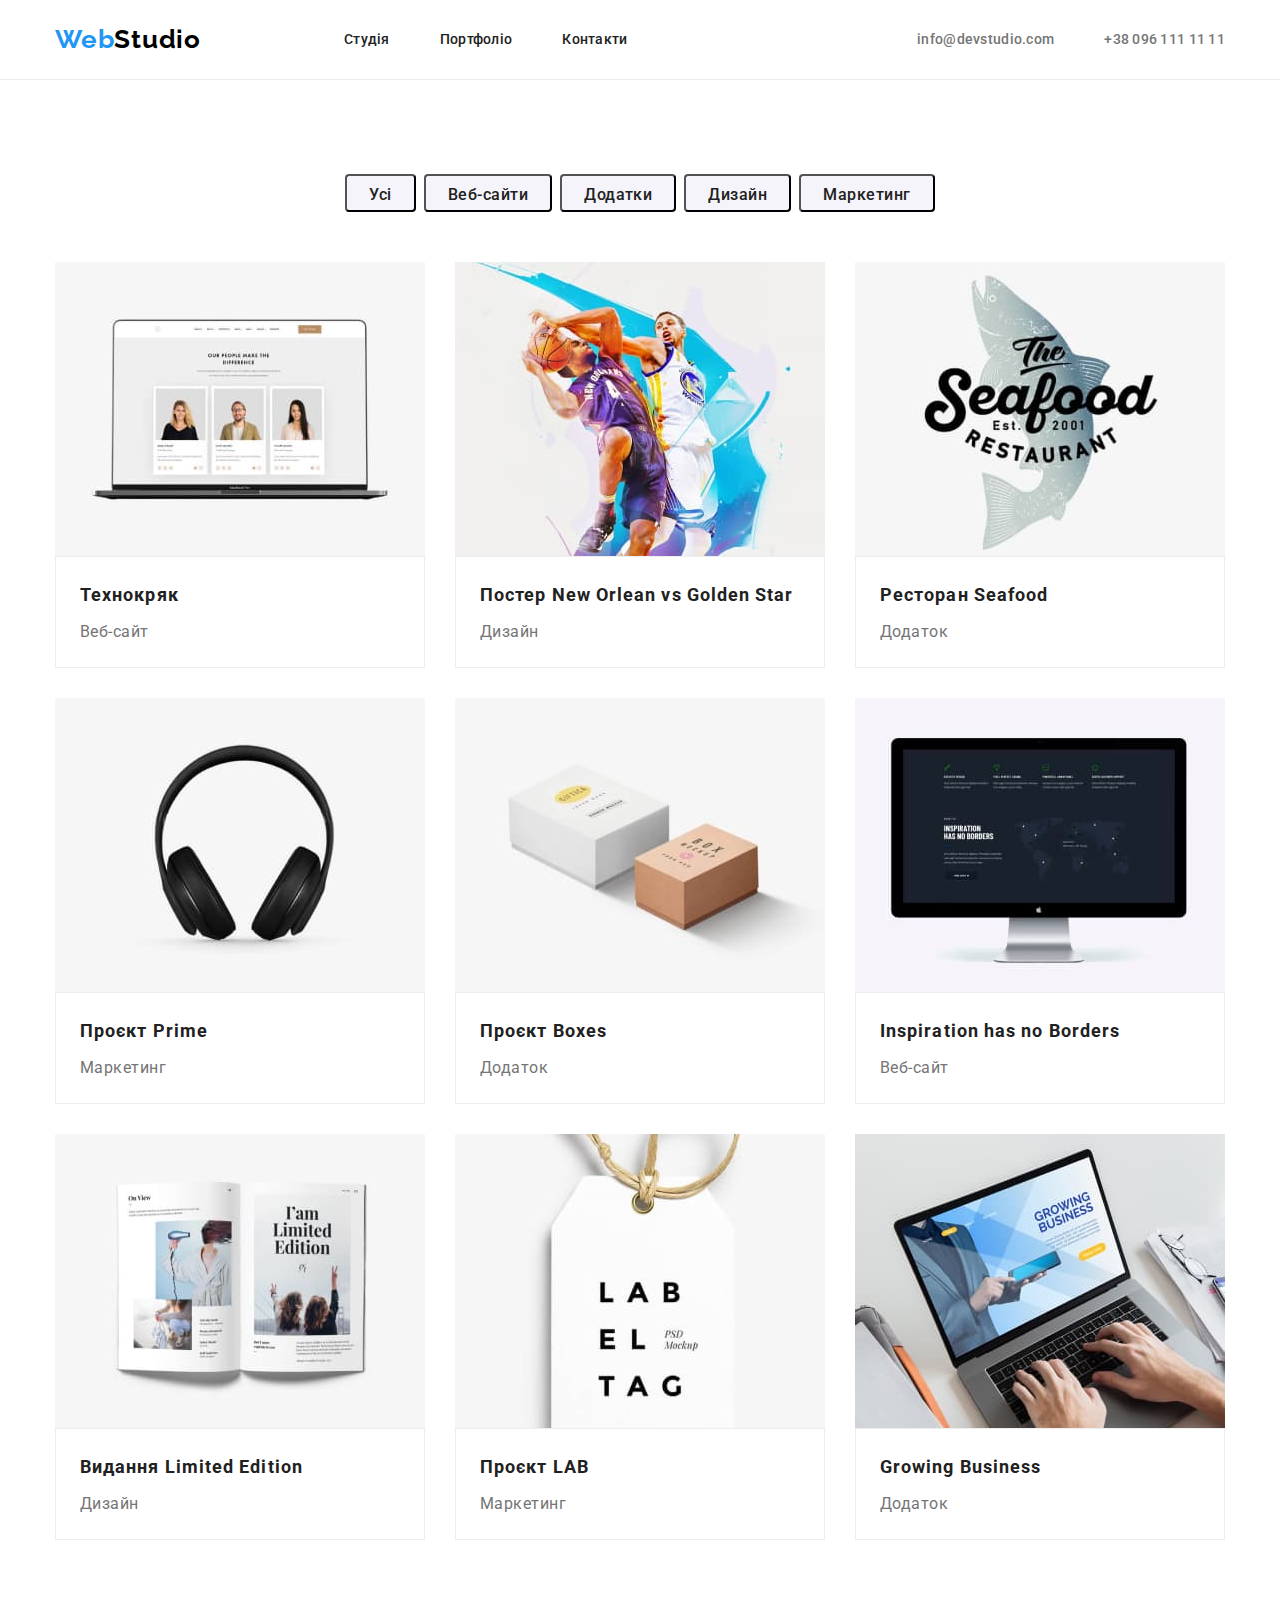
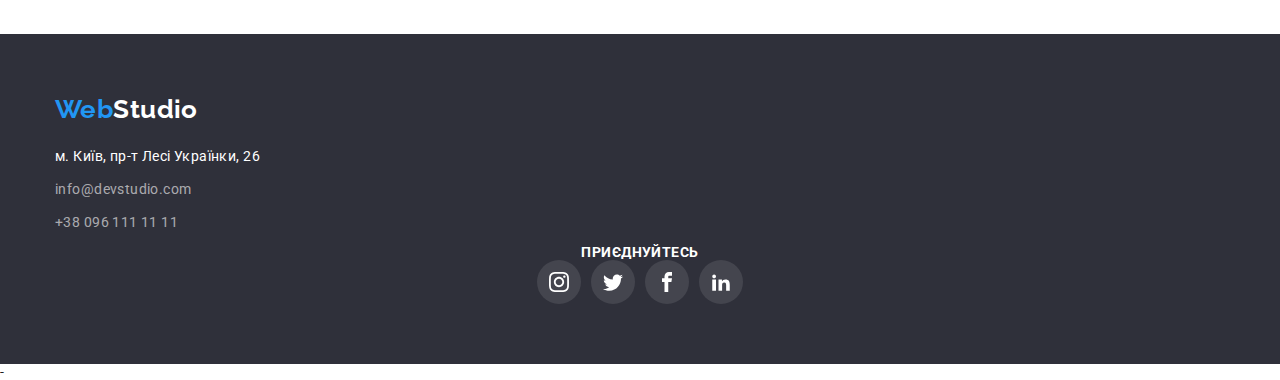
==== portfolio.html @ 0ea30027 "hw4" ====
<!DOCTYPE html>
<html lang="uk" lang="en">
  <head>
    <meta charset="UTF-8" />
    <meta name="viewport" content="width=device-width, initial-scale=1.0" />
    <title>WebStudio</title>
    <link href="https://fonts.googleapis.com/css2?family=Raleway:wght@700&family=Roboto:wght@400;500;700;900&display=swap" rel="stylesheet">
    <link rel="stylesheet" href="https://cdn.jsdelivr.net/npm/modern-normalize@1.1.0/modern-normalize.min.css">
    <link rel="stylesheet" href="css/styles.css" />
  </head>
  <body>
    <!--header-->
   <header class="header-top">
      <div class="container page-header-container">
      <nav class="page-header-container">
        <a class="logo" href="./index.html">Web<span class="logo-dark">Studio</span></a>
        <ul class="page-header-container">
          <li><a class="header-list-link" href="./index.html">Студія</a></li>
          <li><a class="header-list-link" href="./portfolio.html">Портфоліо</a></li>
          <li><a class="header-list-link" href="#">Контакти</a></li>
        </ul>
      </nav>
      <ul class="page-header-container">
        <li>
          <a class="header-list-link-contact" href="mailto:info@devstudio.com" lang="en">info@devstudio.com</a>
        </li>
        <li><a class="header-list-link-contact" href="tel:+380961111111">+38 096 111 11 11</a></li>
      </ul>
      </div>
    </header>
    <!--main-portfolio-->
    <main>
    <section class="portfolio-main-fon">
      <div class="container">
      <h1 class="visually-hidden">Портфоліо</h1>
      <ul class="portfolio-main-button">
        <li>
          <button class="portfolio-button" type="button">Усі</button>
        </li>
        <li>
          <button class="portfolio-button" type="button">Веб-сайти</button>
        </li>
        <li>
          <button class="portfolio-button" type="button">Додатки</button>
        </li>
        <li>
          <button class="portfolio-button" type="button">Дизайн</button>
        </li>
        <li>
          <button class="portfolio-button" type="button">Маркетинг</button>
        </li>
      </ul>
      <ul class="portfolio-display">
        <li class="main-portfolio-foto">
          <img src=./images/img5.jpg alt="Технокряк" width="370" height="294"/>
          <div class="portfolio-main-text">
          <h2 class="main-portfolio-title">Технокряк</h2>
          <p class="main-portfolio">Веб-сайт</p>
          </div>
        </li>
        <li class="main-portfolio-foto">
          <a>
            <img src=./images/img6.jpg alt="Постер Новий Орлеан та Золота зірка" width="370" height="294"/>
            <div class="portfolio-main-text">
            <h2 class="main-portfolio-title">Постер New Orlean vs Golden Star</h2>
            <p class="main-portfolio">Дизайн</p>
            </div>
          </a>
        </li>
        <li class="main-portfolio-foto">
          <a>
            <img src=./images/img7.jpg alt="Ресторан морська їжа" width="370" height="294"/>
            <div class="portfolio-main-text">
            <h2 class="main-portfolio-title">Ресторан Seafood</h2>
            <p class="main-portfolio">Додаток</p>
            </div>
          </a>
        </li>
        <li class="main-portfolio-foto">
          <a>
            <img src=./images/img8.jpg alt="Проєкт прем'єра" width="370" height="294"/>
            <div class="portfolio-main-text">
            <h2 class="main-portfolio-title">Проєкт Prime</h2>
            <p class="main-portfolio">Маркетинг</p>
            </div>
          </a>  
        <li class="main-portfolio-foto">
          <a>
            <img src=./images/img9.jpg alt="Проєкт Коробки" width="370" height="294"/>
            <div class="portfolio-main-text">
            <h2 class="main-portfolio-title">Проєкт Boxes</h2>
            <p class="main-portfolio">Додаток</p>
            </div>
          </a>
        </li>
        <li class="main-portfolio-foto">
          <a>
            <img src=./images/img10.jpg alt="Натхнення не має кордонів" width="370" height="294"/>
            <div class="portfolio-main-text">
            <h2 class="main-portfolio-title">Inspiration has no Borders</h2>
            <p class="main-portfolio">Веб-сайт</p>
            </div>
          </a>
        </li>
        <li class="main-portfolio-foto">
          <a>
            <img src=./images/img11.jpg alt="Видання Обмежене видання" width="370" height="294"/>
            <div class="portfolio-main-text">
            <h2 class="main-portfolio-title">Видання Limited Edition</h2>
            <p class="main-portfolio">Дизайн</p>
            </div>
          </a>
        </li>
        <li class="main-portfolio-foto">
          <a>
            <img src=./images/img12.jpg alt="Проєкт LAB" width="370" height="294"/>
            <div class="portfolio-main-text">
            <h2 class="main-portfolio-title">Проєкт LAB</h2>
            <p class="main-portfolio">Маркетинг</p>
            </div>
          </a>
        </li>
        <li class="main-portfolio-foto"> 
          <a>
            <img src=./images/img13.jpg alt="Зростаючий бізнес" width="370" height="294"/>
            <div class="portfolio-main-text">
            <h2 class="main-portfolio-title">Growing Business</h2>
            <p class="main-portfolio">Додаток</p>
            </div>
          </a>  
        </li>
      </ul>
      </div>
    </section>
  </main>
   <!--footer-->
   <footer class="footer-item">
    <div class="container">
      <div>
    <a class="logo-footer" href="/">Web<span class="logo-light">Studio</span></a>
    <address class="footer-style">
      <ul class="footer-cont-m">
        <li class="footer-cont-display">
          <a class="footer-address"
            href="https://gl/maps/CPtrU1FHBa2aNyZL9"
            target="_blank"
            rel="noopener noopener nofollow"
            >м. Київ, пр-т Лесі Українки, 26</a>
        </li>
        <li class="footer-cont-display">
          <a class="footer-contacts"
          href="mailto:info@devstudio.com" lang="en">info@devstudio.com</a>
        </li>
        <li class="footer-cont-display"><a class="footer-contacts"
          href="tel:+380961111111">+38 096 111 11 11</a></li>
      </ul>
    </address>
  </div>
<div class="footer-social">
  <h3 class="footer-social-title">приєднуйтесь</h3>
  <ul class="footer-social-list">
    <li class="footer-social-list-item">
      <a href="" class="footer-social-list-link">
        <svg land="en" aria-label="instagram icon" class="footer-social-list-icon">
          <use href="./images/sprite.svg#icon-instagram"></use>
        </svg>
      </a>
    </li>
    <li class="footer-social-list-item">
      <a href="" class="footer-social-list-link">
        <svg land="en" aria-label="twitter icon" class="footer-social-list-icon">
          <use href="./images/sprite.svg#icon-twitter"></use>
        </svg>
      </a>
    </li>
    <li class="footer-social-list-item">
      <a href="" class="footer-social-list-link">
        <svg land="en" aria-label="facebook icon" class="footer-social-list-icon">
          <use href="./images/sprite.svg#icon-facebook"></use>
        </svg>
      </a>
    </li>
    <li class="footer-social-list-item">
      <a href="" class="footer-social-list-link">
        <svg land="en" aria-label="linkedin icon" class="footer-social-list-icon">
          <use href="./images/sprite.svg#icon-linkedin"></use>
        </svg>
      </a>
    </li>
  </ul>
    </div>
  </footer>-
</body>
</html>
---- css/styles.css ----
:root{
    --accent-color:#2196F3;
    --primary-text-color:#212121;
    --secondary-text-color:#757575;
    --title-background-color:#2F303A;
    --title-item:#FFFFFF;
    --body-color:#ffffff;
    --portfolio-header:#FFFFFF;
    --logo-dark-header:#000000;
    --header-list-link-contact:#757575;
    --portfolio-button-bc:#F5F4FA;
    --button:#FFFFFF;
    --button-hf:#188CE8;
    --portfolio-button-hf:#FFFFFF;
    --main-team:#F5F4FA;
    --main-team-foto:#FFFFFF;
    --logo-light:#FFFFFF;
    --footer-address:#FFFFFF;
    --footer-contacts:#FFFFFF99;
    --main-portfolio-foto-border:#EEEEEE;
    --portfolio-main-fon:#F5F5F5;
    --footer-social-title:#FFFFFF}
ul,ol {
    list-style: none;
    margin-top: 0;
    margin-bottom: 0;
    padding-left: 0;}
img {
    display: block;}
h1,h2,h3,p{
    margin-top: 0;
    margin-bottom: 0;}    
button {cursor: pointer;
    font-family: 'Roboto', sans-serif;
    font-style: normal;
    font-weight: 700;
    font-size: 16px;
    line-height: 1.88;
    letter-spacing: 0.06em;}  
body{
    font-family: 'Roboto', sans-serif;
    font-size: 14px;
    letter-spacing: 0.03em;
    background-color:var(--body-color);
    color:var(--primary-text-color);}
.portfolio-body {
    background-color:var(--body-color);}
/*header*/
.header-top {
    padding-top: 24px;
    padding-bottom: 24px;
    border-bottom: 1px solid #ECECEC;;}
.container {
    width: 1200px;
    margin-left: auto;
    margin-right: auto;
    padding-left: 15px;
    padding-right: 15px;}
.page-header-container {
    display: flex;
    flex-wrap: wrap;
    align-items: center;
    justify-content: space-between;
    column-gap: 50px;}
.logo {
    text-decoration: none;
    color:var(--accent-color);
    font-family: 'Raleway', sans-serif;
    font-weight: 700;
    font-size: 26px;
    line-height: 1.19;
    letter-spacing: 0.03em;
    margin-right: 93px;}
.logo-dark {
    color:var(--logo-dark-header);}
.header-list-link {
    font-family: 'Roboto', sans-serif;
    font-style: normal;
    font-weight: 500;
    font-size: 14px;
    line-height: 1.14;
    letter-spacing: 0.02em;
    color: var(--primary-text-color);
    text-decoration : none;}
.header-list-link:hover,
.header-list-link:focus {
    color:var(--accent-color);}
.header-list-link-contact{
    font-family: 'Roboto', sans-serif;
    font-style: normal;
    font-weight: 500;
    font-size: 14px;
    line-height: 16px;
    letter-spacing: 0.02em;
    text-decoration: none;
    color:var(--header-list-link-contact);}   
.header-list-link-contact:hover,
.header-list-link-contact:focus {
    color: var(--accent-color);}
.header-contact {
    fill: var(--secondary-text-color);}
.header-contact:hover,
.header-contact:focus {
    fill: var(--accent-color);}            
.portfolio-header {
    background-color: var(--portfolio-header);}
/*main*/
.title { 
    padding-top: 200px; 
    padding-bottom: 200px;
    text-align: center;
    background-image:linear-gradient(rgba(47, 48, 58, 0.4), rgba(47, 48, 58, 0.4)), url(/images/Img.jpg);
    background-size: cover;
    background-color: var(--title-background-color);}
.title-item {
    margin-bottom: 30px; 
    margin-left: auto ;
    margin-right: auto;
    max-width: 696px ;
    font-weight: 900;
    font-size: 44px;
    line-height: 1.36;
    letter-spacing: 0.06em;
    text-transform: uppercase;
    color: var(--title-item);}
.button {
    display: inline-block;
    min-width: 216px;
    border-radius: 4px;
    background-color: var(--accent-color);
    color: var(--button);
    line-height: 1.88;
    letter-spacing: 0.06em;
    width: 216px;
    height: 50px;
    display: flex;
    align-items: center;
    justify-content: center;
    margin-left: auto;
    margin-right: auto;}
.title-button {
    border: none;
    padding: 6px 22px;
    text-align: center;
    align-items: center;
    box-shadow: 0px 4px 4px rgba(0, 0, 0, 0.15);}
.button:hover,
.button:focus {
    background-color: var(--button-hf);}
.main-description-box {
    padding-top: 94px;}
.visually-hidden {
    position: absolute;
    white-space: nowrap;
    width: 1px;
    height: 1px;
    overflow: hidden;
    border: 0;
    padding: 0;
    clip: rect(0 0 0 0);
    clip-path: inset(50%);
    margin: -1px;}
.card-list {
    display: flex;
    column-gap: 30px;} 
.card-list-item {
    display: flex;
    justify-content: center;
    align-items: center;
    width: 270px;
    height: 120px;
    background-color: #F5F4FA;
    margin-bottom: 30px;}    
.card-list-icon {
    height: 70px;
    width: 70px;}        
.main-description {
    display: flex;
    gap: 30px;}
.main-job-description { 
    width: 270px;}
.main-title {
    margin-bottom: 10px;
    text-transform: uppercase;
    font-style: Bold;
    font-size: 14px;
    line-height: 1.14;
    letter-spacing: 0.03em;
    color: var(--primary-text-color);}
.main-list {
    font-style: normal;
    font-size: 14px;
    line-height: 1.71;
    letter-spacing: 0.03em;
    color: var(--secondary-text-color);
    margin-bottom: 90px;}
.main-images-box {
    display: block;
    max-width: 100%;
    height: auto;
    padding-bottom: 94px;}
.main-title-icon {
    font-style: normal;
    font-weight: 700;
    text-align: center;
    font-size: 36px;
    line-height: 1.17;
    letter-spacing: 0.03em;
    color: var(--primary-text-color);
    margin-bottom: 50px;}
.main-list-command {
    font-style: normal;
    font-size: 14px;
    line-height: 1.71;
    letter-spacing: 0.03em;
    text-align: center;
    color: var(--secondary-text-color);
    margin-bottom: 16px;}
.main-images {
    display: flex;
    flex-wrap: wrap;
    gap: 30px;}
.main-team {
    background-color: var(--main-team);
    padding-bottom: 94px;
    padding-top: 94px;}
.main-group-icon {
    display: flex;
    flex-wrap: wrap;
    gap: 30px;}
.main-team-foto {
    background-color: var(--main-team-foto);
    box-shadow: 0px 1px 3px rgba(0, 0, 0, 0.12), 0px 1px 1px rgba(0, 0, 0, 0.14), 0px 2px 1px rgba(0, 0, 0, 0.2);
    border-radius: 0px 0px 4px 4px;}
.main-group-text {
    margin-top: 30px;}
.main-group-name {
    margin-bottom: 10px;
    text-align: center;}
.social-list {
    display: flex;
    justify-content: center;
    column-gap: 10px;} 
.social-list-link {
    display: flex;
    align-items: center;
    justify-content: center;
    width: 44px;
    height: 44px;
    border-radius: 50%;
    margin-bottom: 30px;}
.social-list-link:hover,
.social-list-link:focus {
    background-color:var(--accent-color);}    
.social-list-icon {
    width: 20px;
    height: 20px;
    fill:#AFB1B8;}
.social-list-link:hover .social-list-icon,
.social-list-link:focus .social-list-icon {
    fill: #FFFFFF;} 
.main-customers {
    padding-bottom: 94px;
    padding-top: 94px;} 
.customers-list {
    display: flex;
    justify-content: center;
    column-gap: 30px;}
.customers-list-item {
    width: 170px;
    height: 92px;
    left: 415px;
    top: 2490px;
    border: 1px solid #AFB1B8;
    border-radius: 4px;
    display: flex;
    justify-content: center;
    align-items: center;}    
.customers-list-icon:hover,
.customers-list-icon:focus {
    fill: var(--accent-color);}       
.customers-list-icon {
    width: 106px;
    height: 60px;
    fill: #AFB1B8;}              
/*main-portfolio*/
.portfolio-main-fon {
    padding-top: 94px;
    padding-bottom: 94px;}
.portfolio-main-button {
    display: flex;
    flex-wrap: wrap;
    gap: 8px;
    justify-content: center;
    margin-bottom: 50px;}
.portfolio-button {
    font-family: 'Roboto', sans-serif;
    font-style: normal;
    font-weight: 500;
    font-size: 16px;
    line-height: 1.63;
    text-align: center;
    letter-spacing: 0.03em;
    color:var(--primary-text-color);
    background-color:var(--portfolio-button-bc);
    cursor: pointer;
    border-radius: 4px;
    height: 38px;
    padding: 6px 22px;}
.portfolio-button:hover,
.portfolio-button:focus {
    background-color: var(--accent-color);
    color: var(--portfolio-button-hf);
    box-shadow: 0px 3px 1px rgba(0, 0, 0, 0.1),
        0px 1px 2px rgba(0, 0, 0, 0.08),
        0px 2px 2px rgba(0, 0, 0, 0.12);}
.portfolio-display {
    display: flex;
    flex-wrap: wrap;
    gap: 30px;}
.main-portfolio-foto {
    width: 370px;}
.main-portfolio-foto:hover,
.main-portfolio-foto:focus {
    box-shadow: 0px 1px 1px rgba(0, 0, 0, 0.12), 0px 4px 4px rgba(0, 0, 0, 0.06), 1px 4px 6px rgba(0, 0, 0, 0.16);}
.portfolio-main-text {
    padding: 20px 24px;
    border: 1px solid var(--main-portfolio-foto-border);}
.main-portfolio-title {
    font-style: normal;
    font-size: 18px;
    line-height: 2;
    letter-spacing: 0.06em;
    color: var(--primary-text-color);
    margin-bottom: 4px;}
.main-portfolio { 
    color:var(--secondary-text-color);
    font-style: normal;
    font-size: 16px;
    line-height: 1.88;
    letter-spacing: 0.03em;}
/*footer*/
.footer-item {
    background-color: #2F303A;
    padding-top: 60px;
    padding-bottom: 60px;}
.logo-footer {
    text-decoration: none;
    color: var(--accent-color);
    font-family: 'Raleway', sans-serif;
    font-style: normal;
    font-weight: 700;
    font-size: 26px;
    line-height: 1.19;}  
.logo-light {
    color: var(--logo-light);}
.footer-style {
    font-style: normal;}
.footer-cont-display {
    display: flex;
    flex-direction: column;
    margin-bottom: 9px;}
.footer-address {
    text-decoration: none;
    color: var(--footer-address);
    font-style: normal;
    font-size: 14px;
    line-height: 1.71;
    letter-spacing: 0.03em;
    margin-top: 20px;}
.footer-address:hover,
.footer-address:focus {
    color:var(--accent-color);} 
.footer-contacts {
    text-decoration: none;
    color: var(--footer-contacts);
    font-style: normal;
    font-size: 14px;
    line-height: 1.71;
    letter-spacing: 0.03em;} 
.footer-contacts:hover,
.footer-contacts:focus {
    color:var(--accent-color);}
.footer-social {
    display: flex;
    flex-direction: column;
    align-items:center;}    
.footer-social-title {
    font-weight: 700;
    font-size: 14px;
    line-height: 16px;
    letter-spacing: 0.03em;
    text-transform: uppercase;
    color:var(--footer-social-title);}    
.footer-social-list {
    display: flex;
    justify-content: center;
    column-gap: 10px;} 
.footer-social-list-link {
    display: flex;
    align-items: center;
    justify-content: center;
    width: 44px;
    height: 44px;
    border-radius: 50%;
    background: rgba(255, 255, 255, 0.1);}
.footer-social-list-link:hover,
.footer-social-list-link:focus {
    background-color:var(--accent-color);}    
.footer-social-list-icon {
    width: 20px;
    height: 20px;
    fill: #FFFFFF;}
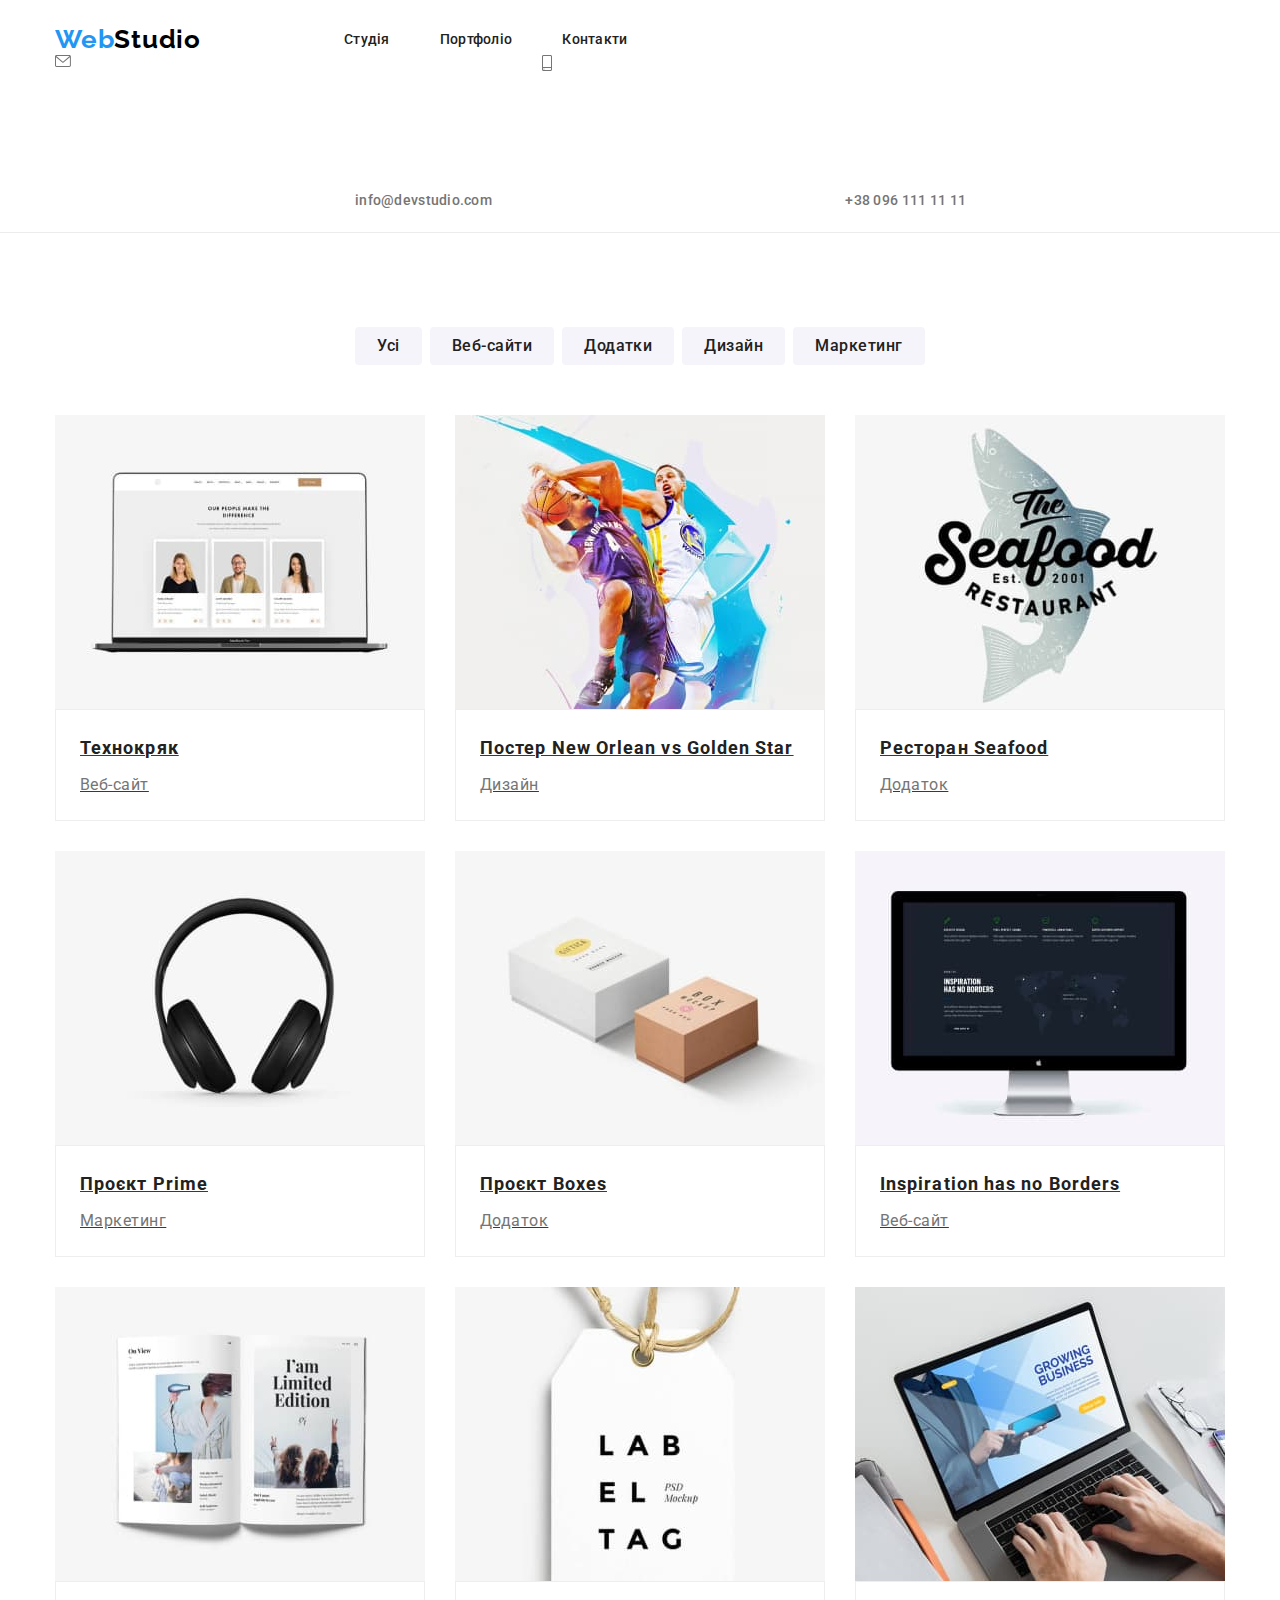
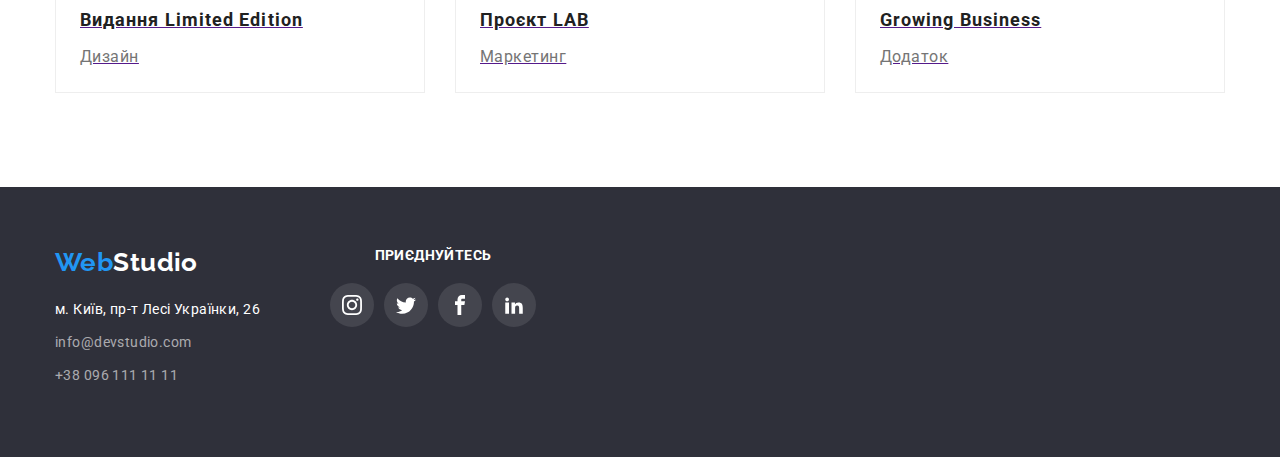
==== commit f5752d69: "hw4перевірка" ====
--- a/portfolio.html
+++ b/portfolio.html
@@ -20,11 +20,15 @@
           <li><a class="header-list-link" href="#">Контакти</a></li>
         </ul>
       </nav>
-      <ul class="page-header-container">
-        <li>
-          <a class="header-list-link-contact" href="mailto:info@devstudio.com" lang="en">info@devstudio.com</a>
-        </li>
-        <li><a class="header-list-link-contact" href="tel:+380961111111">+38 096 111 11 11</a></li>
+      <ul class="page-header-container header-container">
+        <li>
+          <a class="header-list-link-contact" href="mailto:info@devstudio.com" lang="en"><svg class="header-contact">
+            <use href="./images/sprite.svg#icon-envelope" width="16px" height="12px"></use>
+          </svg>info@devstudio.com</a>
+        </li>
+        <li><a class="header-list-link-contact" href="tel:+380961111111"><svg class="header-contact">
+          <use href="./images/sprite.svg#icon-smartphone" width="10px" height="16px"></use>
+        </svg> +38 096 111 11 11</a></li>
       </ul>
       </div>
     </header>
@@ -52,14 +56,16 @@
       </ul>
       <ul class="portfolio-display">
         <li class="main-portfolio-foto">
-          <img src=./images/img5.jpg alt="Технокряк" width="370" height="294"/>
-          <div class="portfolio-main-text">
-          <h2 class="main-portfolio-title">Технокряк</h2>
+          <a href="" class="portfolio-link">
+            <img src=./images/img5.jpg alt="Технокряк" width="370" height="294"/>
+            <div class="portfolio-main-text">
+            <h2 class="main-portfolio-title">Технокряк</h2>
           <p class="main-portfolio">Веб-сайт</p>
           </div>
-        </li>
-        <li class="main-portfolio-foto">
-          <a>
+        </a>
+        </li>
+        <li class="main-portfolio-foto">
+          <a href="" class="portfolio-link">
             <img src=./images/img6.jpg alt="Постер Новий Орлеан та Золота зірка" width="370" height="294"/>
             <div class="portfolio-main-text">
             <h2 class="main-portfolio-title">Постер New Orlean vs Golden Star</h2>
@@ -68,7 +74,7 @@
           </a>
         </li>
         <li class="main-portfolio-foto">
-          <a>
+          <a href="" class="portfolio-link">
             <img src=./images/img7.jpg alt="Ресторан морська їжа" width="370" height="294"/>
             <div class="portfolio-main-text">
             <h2 class="main-portfolio-title">Ресторан Seafood</h2>
@@ -77,7 +83,7 @@
           </a>
         </li>
         <li class="main-portfolio-foto">
-          <a>
+          <a href="" class="portfolio-link">
             <img src=./images/img8.jpg alt="Проєкт прем'єра" width="370" height="294"/>
             <div class="portfolio-main-text">
             <h2 class="main-portfolio-title">Проєкт Prime</h2>
@@ -85,7 +91,7 @@
             </div>
           </a>  
         <li class="main-portfolio-foto">
-          <a>
+          <a href="" class="portfolio-link">
             <img src=./images/img9.jpg alt="Проєкт Коробки" width="370" height="294"/>
             <div class="portfolio-main-text">
             <h2 class="main-portfolio-title">Проєкт Boxes</h2>
@@ -94,7 +100,7 @@
           </a>
         </li>
         <li class="main-portfolio-foto">
-          <a>
+          <a href="" class="portfolio-link">
             <img src=./images/img10.jpg alt="Натхнення не має кордонів" width="370" height="294"/>
             <div class="portfolio-main-text">
             <h2 class="main-portfolio-title">Inspiration has no Borders</h2>
@@ -103,7 +109,7 @@
           </a>
         </li>
         <li class="main-portfolio-foto">
-          <a>
+          <a href="" class="portfolio-link">
             <img src=./images/img11.jpg alt="Видання Обмежене видання" width="370" height="294"/>
             <div class="portfolio-main-text">
             <h2 class="main-portfolio-title">Видання Limited Edition</h2>
@@ -112,7 +118,7 @@
           </a>
         </li>
         <li class="main-portfolio-foto">
-          <a>
+          <a href="" class="portfolio-link">
             <img src=./images/img12.jpg alt="Проєкт LAB" width="370" height="294"/>
             <div class="portfolio-main-text">
             <h2 class="main-portfolio-title">Проєкт LAB</h2>
@@ -121,7 +127,7 @@
           </a>
         </li>
         <li class="main-portfolio-foto"> 
-          <a>
+          <a href="" class="portfolio-link">
             <img src=./images/img13.jpg alt="Зростаючий бізнес" width="370" height="294"/>
             <div class="portfolio-main-text">
             <h2 class="main-portfolio-title">Growing Business</h2>
@@ -135,7 +141,7 @@
   </main>
    <!--footer-->
    <footer class="footer-item">
-    <div class="container">
+    <div class="container footerbox">
       <div>
     <a class="logo-footer" href="/">Web<span class="logo-light">Studio</span></a>
     <address class="footer-style">
@@ -157,7 +163,7 @@
     </address>
   </div>
 <div class="footer-social">
-  <h3 class="footer-social-title">приєднуйтесь</h3>
+  <p class="footer-social-title">приєднуйтесь</p>
   <ul class="footer-social-list">
     <li class="footer-social-list-item">
       <a href="" class="footer-social-list-link">
@@ -189,6 +195,6 @@
     </li>
   </ul>
     </div>
-  </footer>-
+  </footer>
 </body>
 </html>--- a/css/styles.css
+++ b/css/styles.css
@@ -19,7 +19,8 @@
     --footer-contacts:#FFFFFF99;
     --main-portfolio-foto-border:#EEEEEE;
     --portfolio-main-fon:#F5F5F5;
-    --footer-social-title:#FFFFFF}
+    --footer-social-title:#FFFFFF;
+    --social-customers:#AFB1B8;}
 ul,ol {
     list-style: none;
     margin-top: 0;
@@ -59,9 +60,9 @@
 .page-header-container {
     display: flex;
     flex-wrap: wrap;
-    align-items: center;
-    justify-content: space-between;
-    column-gap: 50px;}
+    column-gap: 50px;
+    align-items: center;
+    justify-content: space-between;}
 .logo {
     text-decoration: none;
     color:var(--accent-color);
@@ -85,6 +86,8 @@
 .header-list-link:hover,
 .header-list-link:focus {
     color:var(--accent-color);}
+.header-container {
+    display: flex;}    
 .header-list-link-contact{
     font-family: 'Roboto', sans-serif;
     font-style: normal;
@@ -109,8 +112,10 @@
     padding-top: 200px; 
     padding-bottom: 200px;
     text-align: center;
-    background-image:linear-gradient(rgba(47, 48, 58, 0.4), rgba(47, 48, 58, 0.4)), url(/images/Img.jpg);
-    background-size: cover;
+    background-image:linear-gradient(rgba(47, 48, 58, 0.4), rgba(47, 48, 58, 0.4)), url(../images/Img.jpg);
+    background-size: 1600px;
+    background-repeat: no-repeat;
+    background-position: center;
     background-color: var(--title-background-color);}
 .title-item {
     margin-bottom: 30px; 
@@ -162,15 +167,12 @@
     margin: -1px;}
 .card-list {
     display: flex;
-    column-gap: 30px;} 
-.card-list-item {
-    display: flex;
     justify-content: center;
     align-items: center;
     width: 270px;
     height: 120px;
     background-color: #F5F4FA;
-    margin-bottom: 30px;}    
+    margin-bottom: 30px;} 
 .card-list-icon {
     height: 70px;
     width: 70px;}        
@@ -233,7 +235,7 @@
     box-shadow: 0px 1px 3px rgba(0, 0, 0, 0.12), 0px 1px 1px rgba(0, 0, 0, 0.14), 0px 2px 1px rgba(0, 0, 0, 0.2);
     border-radius: 0px 0px 4px 4px;}
 .main-group-text {
-    margin-top: 30px;}
+    padding: 30px;}
 .main-group-name {
     margin-bottom: 10px;
     text-align: center;}
@@ -247,15 +249,14 @@
     justify-content: center;
     width: 44px;
     height: 44px;
-    border-radius: 50%;
-    margin-bottom: 30px;}
+    border-radius: 50%;}
 .social-list-link:hover,
 .social-list-link:focus {
     background-color:var(--accent-color);}    
 .social-list-icon {
     width: 20px;
     height: 20px;
-    fill:#AFB1B8;}
+    fill: var(--social-customers);}
 .social-list-link:hover .social-list-icon,
 .social-list-link:focus .social-list-icon {
     fill: #FFFFFF;} 
@@ -268,21 +269,26 @@
     column-gap: 30px;}
 .customers-list-item {
     width: 170px;
-    height: 92px;
-    left: 415px;
-    top: 2490px;
-    border: 1px solid #AFB1B8;
+    height: 92px;}    
+.customers-item:hover ,
+.customers-item:focus {
+    fill: var(--accent-color);
+    border-color: var(--accent-color);} 
+.customers-item { 
+    width: 100%;
+    height: 100%;
+    border: 1px solid var(--social-customers);
     border-radius: 4px;
     display: flex;
     justify-content: center;
-    align-items: center;}    
-.customers-list-icon:hover,
-.customers-list-icon:focus {
-    fill: var(--accent-color);}       
+    align-items: center;}      
 .customers-list-icon {
     width: 106px;
     height: 60px;
-    fill: #AFB1B8;}              
+    fill: var(--social-customers);}
+.customers-list-icon:hover, 
+.customers-list-icon:focus {
+    fill: var(--accent-color);}                  
 /*main-portfolio*/
 .portfolio-main-fon {
     padding-top: 94px;
@@ -305,6 +311,7 @@
     background-color:var(--portfolio-button-bc);
     cursor: pointer;
     border-radius: 4px;
+    border: none;
     height: 38px;
     padding: 6px 22px;}
 .portfolio-button:hover,
@@ -314,6 +321,8 @@
     box-shadow: 0px 3px 1px rgba(0, 0, 0, 0.1),
         0px 1px 2px rgba(0, 0, 0, 0.08),
         0px 2px 2px rgba(0, 0, 0, 0.12);}
+.portfolio-link {
+    display: block;}
 .portfolio-display {
     display: flex;
     flex-wrap: wrap;
@@ -344,6 +353,8 @@
     background-color: #2F303A;
     padding-top: 60px;
     padding-bottom: 60px;}
+.footerbox {
+    display: flex;}    
 .logo-footer {
     text-decoration: none;
     color: var(--accent-color);
@@ -384,14 +395,16 @@
 .footer-social {
     display: flex;
     flex-direction: column;
-    align-items:center;}    
+    align-items:center;
+margin-left: 70px;}    
 .footer-social-title {
     font-weight: 700;
     font-size: 14px;
     line-height: 16px;
     letter-spacing: 0.03em;
     text-transform: uppercase;
-    color:var(--footer-social-title);}    
+    color:var(--footer-social-title);
+    margin-bottom: 20px;}    
 .footer-social-list {
     display: flex;
     justify-content: center;
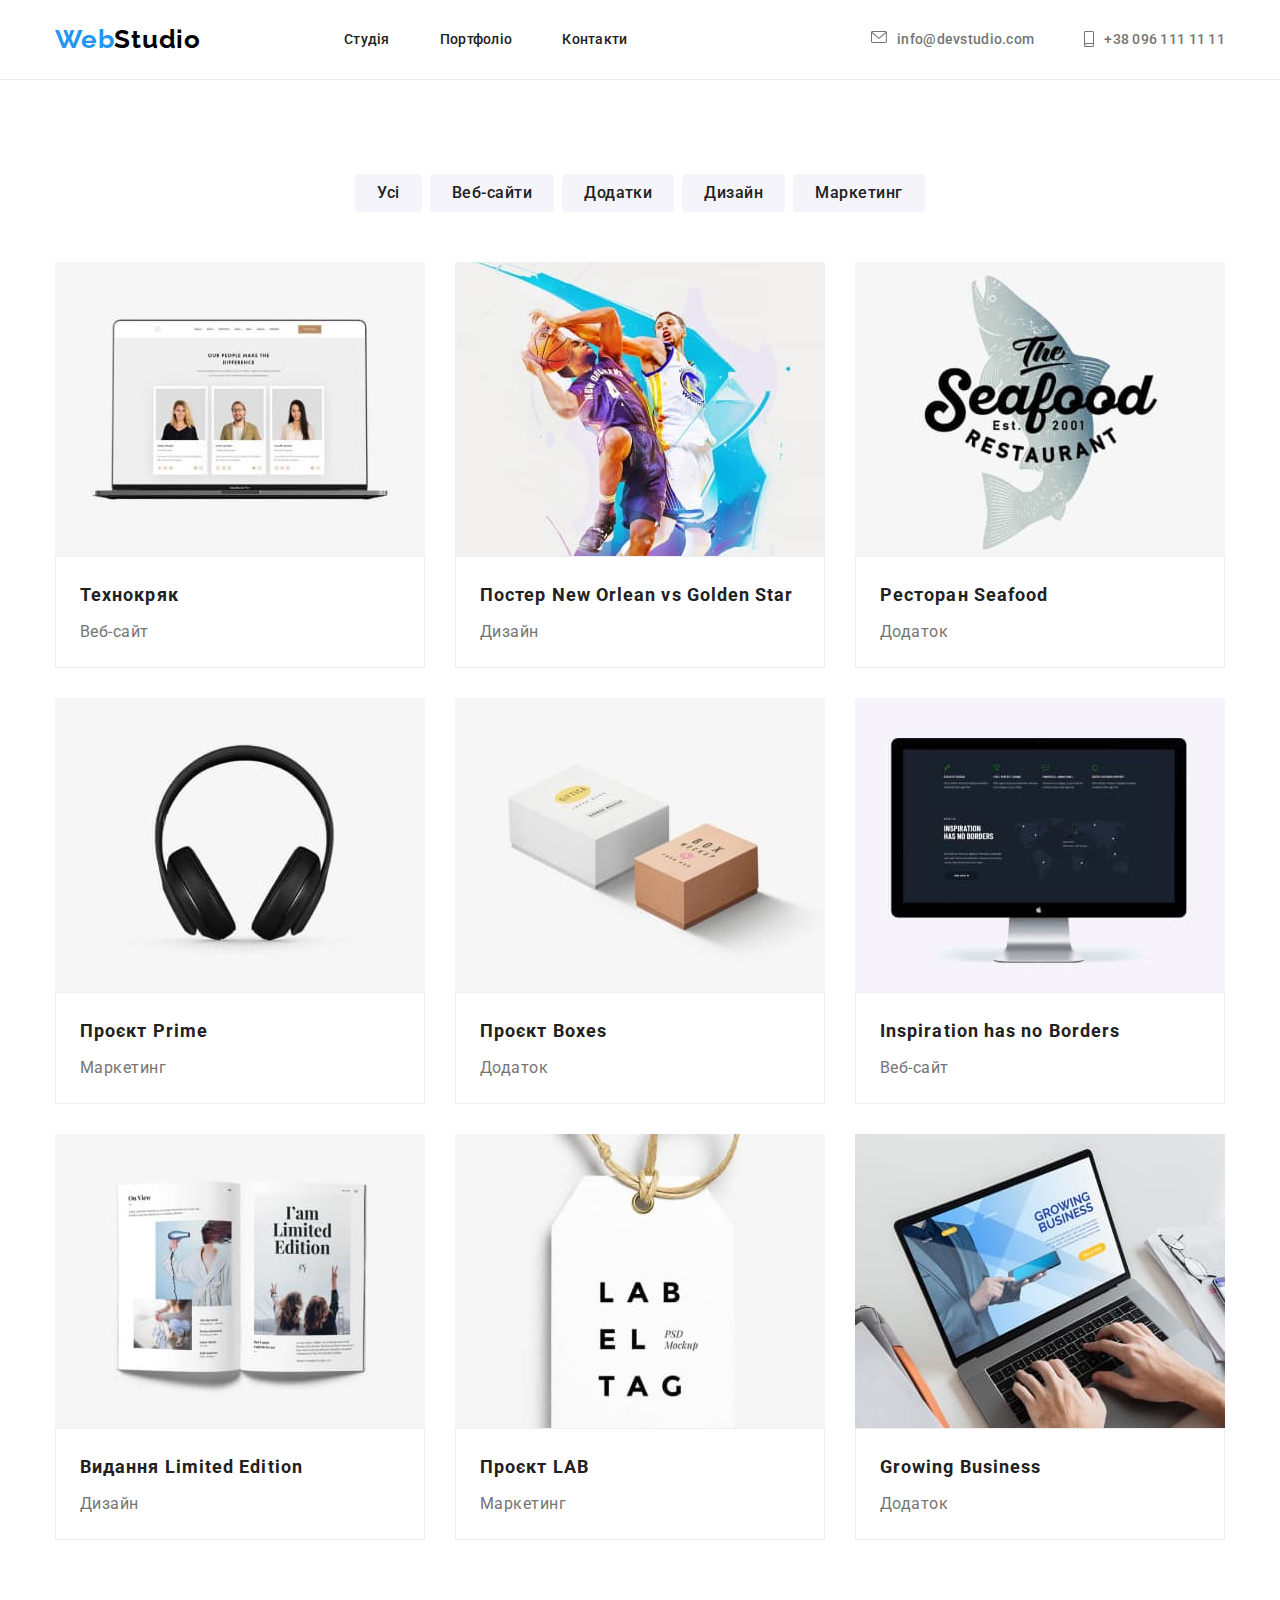
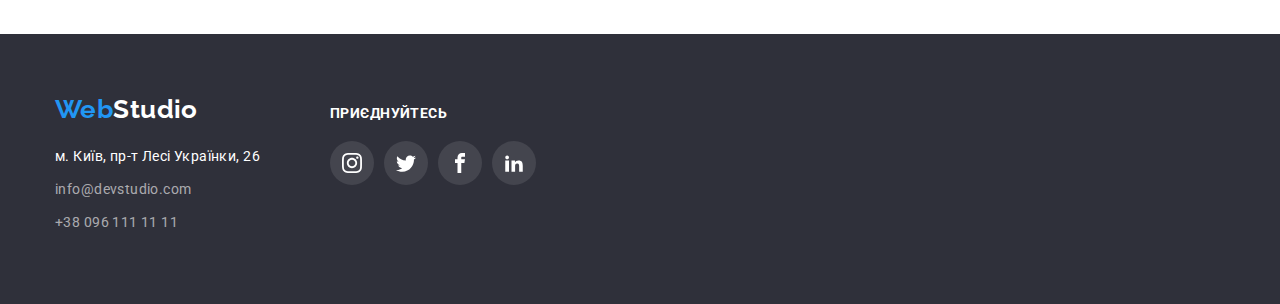
==== commit 410cb3f4: "finish" ====
--- a/portfolio.html
+++ b/portfolio.html
@@ -10,7 +10,7 @@
   </head>
   <body>
     <!--header-->
-   <header class="header-top">
+    <header class="header-top">
       <div class="container page-header-container">
       <nav class="page-header-container">
         <a class="logo" href="./index.html">Web<span class="logo-dark">Studio</span></a>
@@ -20,15 +20,19 @@
           <li><a class="header-list-link" href="#">Контакти</a></li>
         </ul>
       </nav>
-      <ul class="page-header-container header-container">
-        <li>
-          <a class="header-list-link-contact" href="mailto:info@devstudio.com" lang="en"><svg class="header-contact">
-            <use href="./images/sprite.svg#icon-envelope" width="16px" height="12px"></use>
+      <ul class="page-header-container">
+         <li>
+          <a class="header-list-link-contact" href="mailto:info@devstudio.com" lang="en"> 
+            <svg class="header-contact" width="16px" height="12px">
+            <use href="./images/sprite.svg#icon-envelope"></use>
           </svg>info@devstudio.com</a>
         </li>
-        <li><a class="header-list-link-contact" href="tel:+380961111111"><svg class="header-contact">
-          <use href="./images/sprite.svg#icon-smartphone" width="10px" height="16px"></use>
-        </svg> +38 096 111 11 11</a></li>
+        <li> 
+          <a class="header-list-link-contact" href="tel:+380961111111">
+            <svg class="header-contact" width="10px" height="16px">
+              <use href="./images/sprite.svg#icon-smartphone"></use>
+            </svg>+38 096 111 11 11</a>
+        </li>
       </ul>
       </div>
     </header>
@@ -141,7 +145,7 @@
   </main>
    <!--footer-->
    <footer class="footer-item">
-    <div class="container footerbox">
+    <div class="container footer-box">
       <div>
     <a class="logo-footer" href="/">Web<span class="logo-light">Studio</span></a>
     <address class="footer-style">
--- a/css/styles.css
+++ b/css/styles.css
@@ -85,9 +85,7 @@
     text-decoration : none;}
 .header-list-link:hover,
 .header-list-link:focus {
-    color:var(--accent-color);}
-.header-container {
-    display: flex;}    
+    color:var(--accent-color);}   
 .header-list-link-contact{
     font-family: 'Roboto', sans-serif;
     font-style: normal;
@@ -96,14 +94,16 @@
     line-height: 16px;
     letter-spacing: 0.02em;
     text-decoration: none;
-    color:var(--header-list-link-contact);}   
+    color:var(--header-list-link-contact);
+    display: flex;
+    column-gap: 10px;}   
 .header-list-link-contact:hover,
 .header-list-link-contact:focus {
     color: var(--accent-color);}
 .header-contact {
     fill: var(--secondary-text-color);}
-.header-contact:hover,
-.header-contact:focus {
+.header-list-link-contact:hover .header-contact,
+.header-list-link-contact:focus .header-contact {
     fill: var(--accent-color);}            
 .portfolio-header {
     background-color: var(--portfolio-header);}
@@ -270,25 +270,24 @@
 .customers-list-item {
     width: 170px;
     height: 92px;}    
-.customers-item:hover ,
-.customers-item:focus {
-    fill: var(--accent-color);
-    border-color: var(--accent-color);} 
-.customers-item { 
+ .customers-list-link { 
     width: 100%;
     height: 100%;
     border: 1px solid var(--social-customers);
     border-radius: 4px;
     display: flex;
     justify-content: center;
-    align-items: center;}      
+    align-items: center;} 
+.customers-list-link:hover,
+.customers-list-link:focus {
+    border-color: var(--accent-color);}     
 .customers-list-icon {
     width: 106px;
     height: 60px;
     fill: var(--social-customers);}
-.customers-list-icon:hover, 
-.customers-list-icon:focus {
-    fill: var(--accent-color);}                  
+    .customers-list-link:hover .customers-list-icon,
+    .customers-list-link:focus .customers-list-icon { 
+    fill: var(--accent-color);}                     
 /*main-portfolio*/
 .portfolio-main-fon {
     padding-top: 94px;
@@ -322,15 +321,16 @@
         0px 1px 2px rgba(0, 0, 0, 0.08),
         0px 2px 2px rgba(0, 0, 0, 0.12);}
 .portfolio-link {
-    display: block;}
+    display: block;
+    text-decoration: none;}
 .portfolio-display {
     display: flex;
     flex-wrap: wrap;
     gap: 30px;}
 .main-portfolio-foto {
     width: 370px;}
-.main-portfolio-foto:hover,
-.main-portfolio-foto:focus {
+.portfolio-link:hover,
+.portfolio-link:focus {
     box-shadow: 0px 1px 1px rgba(0, 0, 0, 0.12), 0px 4px 4px rgba(0, 0, 0, 0.06), 1px 4px 6px rgba(0, 0, 0, 0.16);}
 .portfolio-main-text {
     padding: 20px 24px;
@@ -353,8 +353,9 @@
     background-color: #2F303A;
     padding-top: 60px;
     padding-bottom: 60px;}
-.footerbox {
-    display: flex;}    
+.footer-box {
+    display: flex;
+    align-items: baseline;}    
 .logo-footer {
     text-decoration: none;
     color: var(--accent-color);
@@ -395,8 +396,7 @@
 .footer-social {
     display: flex;
     flex-direction: column;
-    align-items:center;
-margin-left: 70px;}    
+    margin-left: 70px;}    
 .footer-social-title {
     font-weight: 700;
     font-size: 14px;
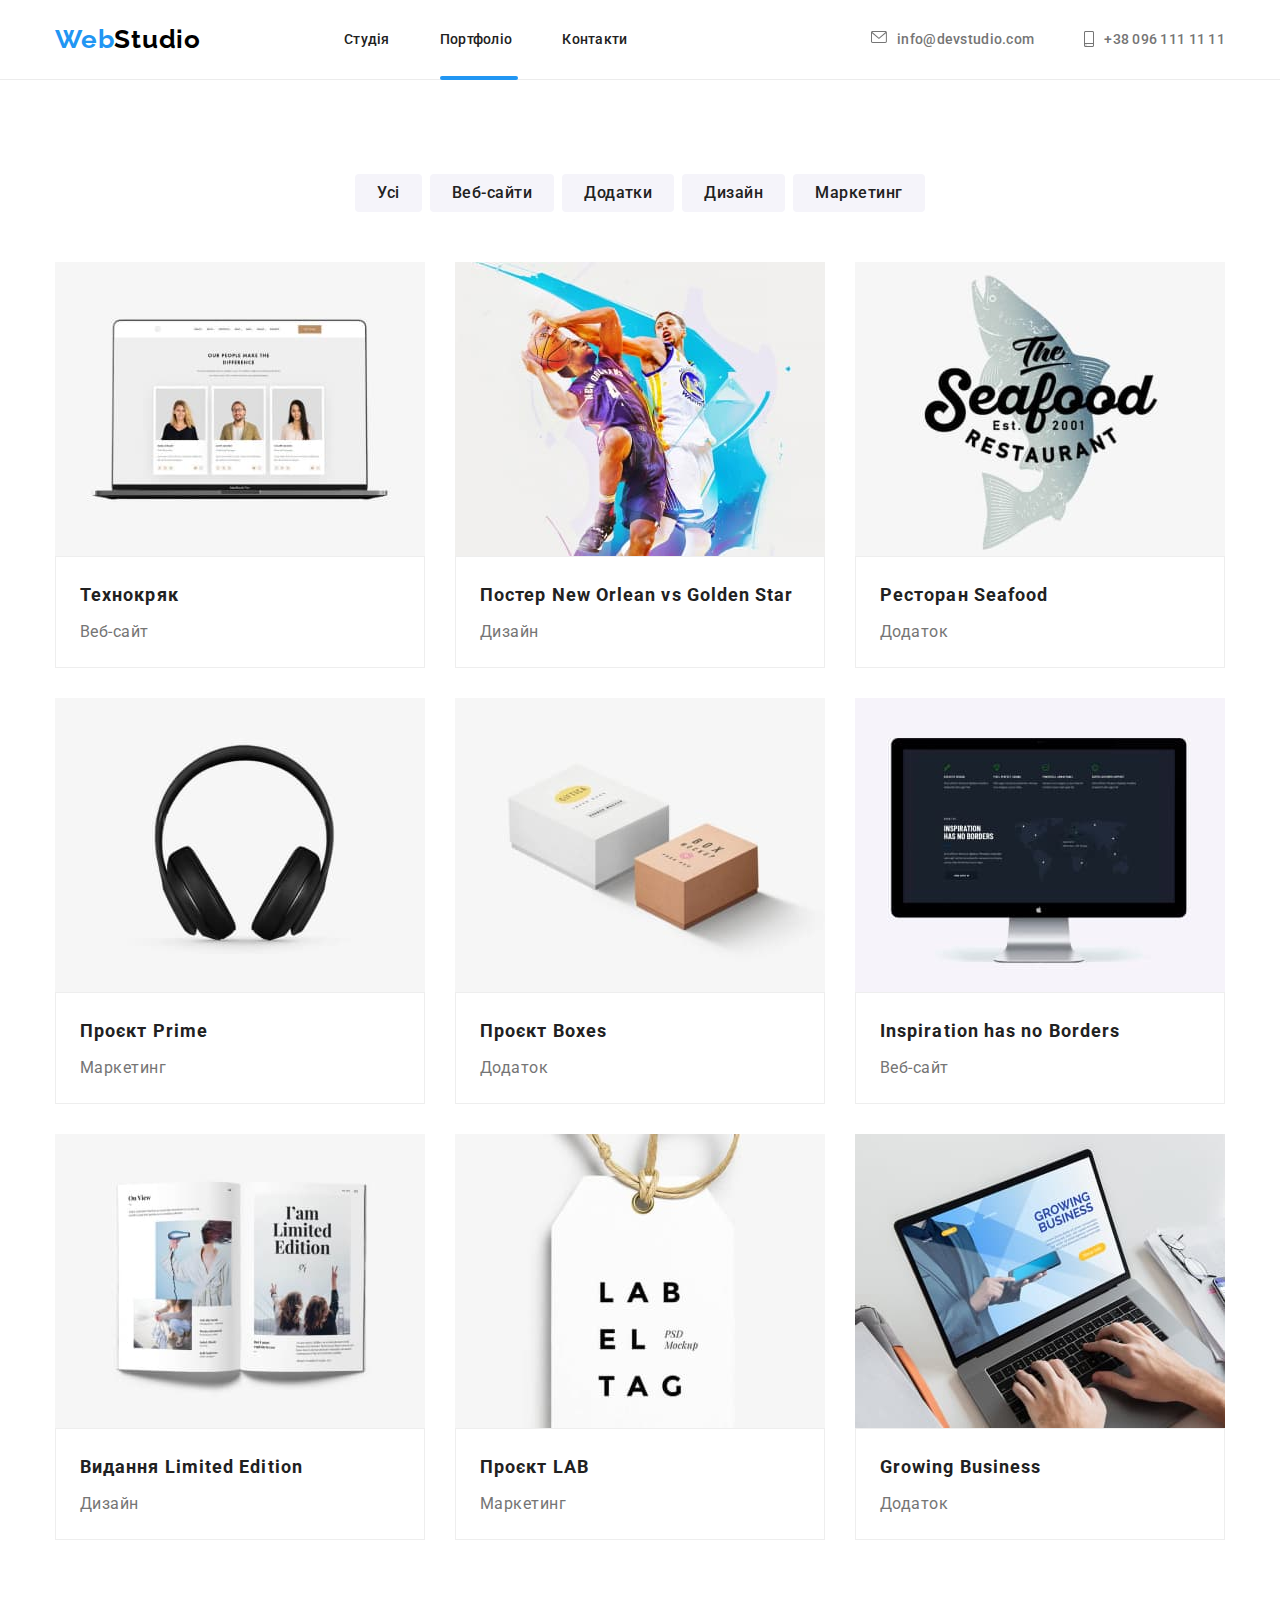
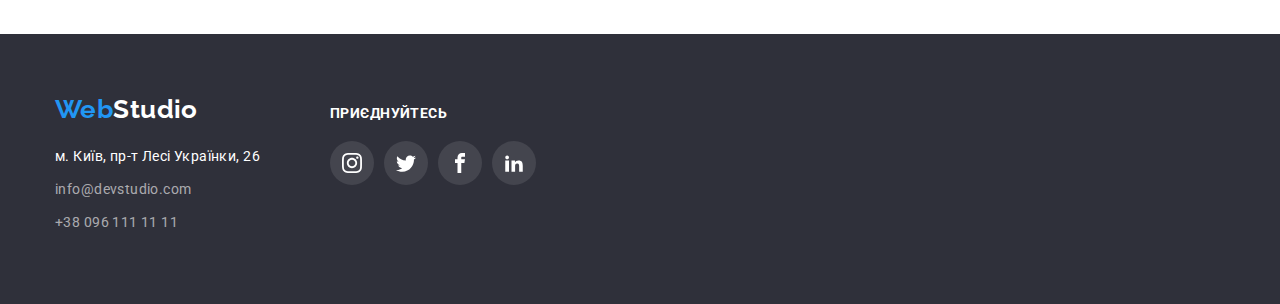
==== commit 786f3f94: "homework5" ====
--- a/portfolio.html
+++ b/portfolio.html
@@ -15,9 +15,9 @@
       <nav class="page-header-container">
         <a class="logo" href="./index.html">Web<span class="logo-dark">Studio</span></a>
         <ul class="page-header-container">
-          <li><a class="header-list-link" href="./index.html">Студія</a></li>
-          <li><a class="header-list-link" href="./portfolio.html">Портфоліо</a></li>
-          <li><a class="header-list-link" href="#">Контакти</a></li>
+          <li class="header-list-link-group"><a class="header-list-link" href="./index.html">Студія</a></li>
+          <li class="header-list-link-group"><a class="header-list-link portfolio-header-list-after" href="./portfolio.html">Портфоліо</a></li>
+          <li class="header-list-link-group"><a class="header-list-link" href="#">Контакти</a></li>
         </ul>
       </nav>
       <ul class="page-header-container">
@@ -60,8 +60,12 @@
       </ul>
       <ul class="portfolio-display">
         <li class="main-portfolio-foto">
-          <a href="" class="portfolio-link">
-            <img src=./images/img5.jpg alt="Технокряк" width="370" height="294"/>
+        <a href="" class="portfolio-link">
+            <div class="portfolio-list-wrapper">
+              <p class="portfolio-overlay">
+                Ресурс пропонує комплексні пропозиції з різним рівнем функціоналу та сервісів. Все це дозволить відвідувачу отримати вичерпні відомості про компанію чи приватну особу.</p>
+            <img class="portfolio-wrapper" src=./images/img5.jpg alt="Технокряк" width="370"  height="294"/>
+          </div>
             <div class="portfolio-main-text">
             <h2 class="main-portfolio-title">Технокряк</h2>
           <p class="main-portfolio">Веб-сайт</p>
@@ -70,7 +74,11 @@
         </li>
         <li class="main-portfolio-foto">
           <a href="" class="portfolio-link">
+            <div class="portfolio-list-wrapper">
+              <p class="portfolio-overlay">
+                Ресурс пропонує комплексні пропозиції з різним рівнем функціоналу та сервісів. Все це дозволить відвідувачу отримати вичерпні відомості про компанію чи приватну особу.</p>
             <img src=./images/img6.jpg alt="Постер Новий Орлеан та Золота зірка" width="370" height="294"/>
+            </div>
             <div class="portfolio-main-text">
             <h2 class="main-portfolio-title">Постер New Orlean vs Golden Star</h2>
             <p class="main-portfolio">Дизайн</p>
@@ -79,7 +87,11 @@
         </li>
         <li class="main-portfolio-foto">
           <a href="" class="portfolio-link">
+            <div class="portfolio-list-wrapper">
+              <p class="portfolio-overlay">
+                Ресурс пропонує комплексні пропозиції з різним рівнем функціоналу та сервісів. Все це дозволить відвідувачу отримати вичерпні відомості про компанію чи приватну особу.</p>
             <img src=./images/img7.jpg alt="Ресторан морська їжа" width="370" height="294"/>
+            </div>
             <div class="portfolio-main-text">
             <h2 class="main-portfolio-title">Ресторан Seafood</h2>
             <p class="main-portfolio">Додаток</p>
@@ -88,7 +100,11 @@
         </li>
         <li class="main-portfolio-foto">
           <a href="" class="portfolio-link">
+            <div class="portfolio-list-wrapper">
+              <p class="portfolio-overlay">
+                Ресурс пропонує комплексні пропозиції з різним рівнем функціоналу та сервісів. Все це дозволить відвідувачу отримати вичерпні відомості про компанію чи приватну особу.</p>
             <img src=./images/img8.jpg alt="Проєкт прем'єра" width="370" height="294"/>
+            </div>
             <div class="portfolio-main-text">
             <h2 class="main-portfolio-title">Проєкт Prime</h2>
             <p class="main-portfolio">Маркетинг</p>
@@ -96,7 +112,11 @@
           </a>  
         <li class="main-portfolio-foto">
           <a href="" class="portfolio-link">
+            <div class="portfolio-list-wrapper">
+              <p class="portfolio-overlay">
+                Ресурс пропонує комплексні пропозиції з різним рівнем функціоналу та сервісів. Все це дозволить відвідувачу отримати вичерпні відомості про компанію чи приватну особу.</p>
             <img src=./images/img9.jpg alt="Проєкт Коробки" width="370" height="294"/>
+            </div>
             <div class="portfolio-main-text">
             <h2 class="main-portfolio-title">Проєкт Boxes</h2>
             <p class="main-portfolio">Додаток</p>
@@ -105,7 +125,11 @@
         </li>
         <li class="main-portfolio-foto">
           <a href="" class="portfolio-link">
+             <div class="portfolio-list-wrapper">
+              <p class="portfolio-overlay">
+                Ресурс пропонує комплексні пропозиції з різним рівнем функціоналу та сервісів. Все це дозволить відвідувачу отримати вичерпні відомості про компанію чи приватну особу.</p>
             <img src=./images/img10.jpg alt="Натхнення не має кордонів" width="370" height="294"/>
+             </div>
             <div class="portfolio-main-text">
             <h2 class="main-portfolio-title">Inspiration has no Borders</h2>
             <p class="main-portfolio">Веб-сайт</p>
@@ -114,7 +138,11 @@
         </li>
         <li class="main-portfolio-foto">
           <a href="" class="portfolio-link">
+             <div class="portfolio-list-wrapper">
+              <p class="portfolio-overlay">
+                Ресурс пропонує комплексні пропозиції з різним рівнем функціоналу та сервісів. Все це дозволить відвідувачу отримати вичерпні відомості про компанію чи приватну особу.</p>
             <img src=./images/img11.jpg alt="Видання Обмежене видання" width="370" height="294"/>
+             </div>
             <div class="portfolio-main-text">
             <h2 class="main-portfolio-title">Видання Limited Edition</h2>
             <p class="main-portfolio">Дизайн</p>
@@ -123,7 +151,11 @@
         </li>
         <li class="main-portfolio-foto">
           <a href="" class="portfolio-link">
+             <div class="portfolio-list-wrapper">
+              <p class="portfolio-overlay">
+                Ресурс пропонує комплексні пропозиції з різним рівнем функціоналу та сервісів. Все це дозволить відвідувачу отримати вичерпні відомості про компанію чи приватну особу.</p>
             <img src=./images/img12.jpg alt="Проєкт LAB" width="370" height="294"/>
+             </div>
             <div class="portfolio-main-text">
             <h2 class="main-portfolio-title">Проєкт LAB</h2>
             <p class="main-portfolio">Маркетинг</p>
@@ -132,7 +164,11 @@
         </li>
         <li class="main-portfolio-foto"> 
           <a href="" class="portfolio-link">
+             <div class="portfolio-list-wrapper">
+              <p class="portfolio-overlay">
+                Ресурс пропонує комплексні пропозиції з різним рівнем функціоналу та сервісів. Все це дозволить відвідувачу отримати вичерпні відомості про компанію чи приватну особу.</p>
             <img src=./images/img13.jpg alt="Зростаючий бізнес" width="370" height="294"/>
+             </div>
             <div class="portfolio-main-text">
             <h2 class="main-portfolio-title">Growing Business</h2>
             <p class="main-portfolio">Додаток</p>
--- a/css/styles.css
+++ b/css/styles.css
@@ -20,7 +20,8 @@
     --main-portfolio-foto-border:#EEEEEE;
     --portfolio-main-fon:#F5F5F5;
     --footer-social-title:#FFFFFF;
-    --social-customers:#AFB1B8;}
+    --social-customers:#AFB1B8;
+    --transition-dur-and-func:250ms cubic-bezier(0.4, 0, 0.2, 1);}
 ul,ol {
     list-style: none;
     margin-top: 0;
@@ -82,10 +83,22 @@
     line-height: 1.14;
     letter-spacing: 0.02em;
     color: var(--primary-text-color);
-    text-decoration : none;}
+    text-decoration : none;
+    transition: color var(--transition-dur-and-func);}
 .header-list-link:hover,
 .header-list-link:focus {
-    color:var(--accent-color);}   
+    color:var(--accent-color);}
+.header-list-after::after {
+    display: block;
+    content: "";
+    width: 48px;
+    height: 4px;
+    background: var(--accent-color);
+    border-radius: 2px;
+    position: absolute;
+    margin-top: 28px;
+    margin-left: auto;
+    margin-right: auto;}          
 .header-list-link-contact{
     font-family: 'Roboto', sans-serif;
     font-style: normal;
@@ -96,18 +109,31 @@
     text-decoration: none;
     color:var(--header-list-link-contact);
     display: flex;
-    column-gap: 10px;}   
+    column-gap: 10px;
+    transition: color var(--transition-dur-and-func);}   
 .header-list-link-contact:hover,
 .header-list-link-contact:focus {
     color: var(--accent-color);}
 .header-contact {
-    fill: var(--secondary-text-color);}
+    fill: var(--secondary-text-color);
+    transition: fill var(--transition-dur-and-func);}
 .header-list-link-contact:hover .header-contact,
 .header-list-link-contact:focus .header-contact {
     fill: var(--accent-color);}            
 .portfolio-header {
     background-color: var(--portfolio-header);}
-/*main*/
+.portfolio-header-list-after::after {
+    display: block;
+    content: "";
+    width: 78px;
+    height: 4px;
+    background: var(--accent-color);
+    border-radius: 2px;
+    position: absolute;
+    margin-top: 28px;
+    margin-left: auto;
+    margin-right: auto;} 
+    /*main*/
 .title { 
     padding-top: 200px; 
     padding-bottom: 200px;
@@ -142,7 +168,8 @@
     align-items: center;
     justify-content: center;
     margin-left: auto;
-    margin-right: auto;}
+    margin-right: auto;
+    transition: background-color var(--transition-dur-and-func);}
 .title-button {
     border: none;
     padding: 6px 22px;
@@ -222,6 +249,23 @@
     display: flex;
     flex-wrap: wrap;
     gap: 30px;}
+.main-images-foto-desk {
+    position: relative;}    
+.main-images-description {
+    width: 100%;
+    height: 70px;
+    background: rgba(47, 48, 58, 0.8);
+    display: flex;
+    align-items: center;
+    justify-content: center;} 
+.main-images-text {
+    font-style: normal;
+    font-weight: 700;
+    font-size: 14px;
+    line-height: 1.14;
+    letter-spacing: 0.03em;
+    text-transform: uppercase;
+    color: #FFFFFF;}    
 .main-team {
     background-color: var(--main-team);
     padding-bottom: 94px;
@@ -249,14 +293,16 @@
     justify-content: center;
     width: 44px;
     height: 44px;
-    border-radius: 50%;}
+    border-radius: 50%;
+    transition: background-color var(--transition-dur-and-func);}
 .social-list-link:hover,
 .social-list-link:focus {
     background-color:var(--accent-color);}    
 .social-list-icon {
     width: 20px;
     height: 20px;
-    fill: var(--social-customers);}
+    fill: var(--social-customers);
+    transition: fill var(--transition-dur-and-func);}
 .social-list-link:hover .social-list-icon,
 .social-list-link:focus .social-list-icon {
     fill: #FFFFFF;} 
@@ -277,14 +323,16 @@
     border-radius: 4px;
     display: flex;
     justify-content: center;
-    align-items: center;} 
+    align-items: center;
+    transition: border-color var(--transition-dur-and-func);} 
 .customers-list-link:hover,
 .customers-list-link:focus {
     border-color: var(--accent-color);}     
 .customers-list-icon {
     width: 106px;
     height: 60px;
-    fill: var(--social-customers);}
+    fill: var(--social-customers);
+    transition: fill var(--transition-dur-and-func);}
     .customers-list-link:hover .customers-list-icon,
     .customers-list-link:focus .customers-list-icon { 
     fill: var(--accent-color);}                     
@@ -312,7 +360,8 @@
     border-radius: 4px;
     border: none;
     height: 38px;
-    padding: 6px 22px;}
+    padding: 6px 22px;
+    transition: background-color var(--transition-dur-and-func), color var(--transition-dur-and-func), box-shadow var(--transition-dur-and-func);}
 .portfolio-button:hover,
 .portfolio-button:focus {
     background-color: var(--accent-color);
@@ -322,16 +371,34 @@
         0px 2px 2px rgba(0, 0, 0, 0.12);}
 .portfolio-link {
     display: block;
-    text-decoration: none;}
+    text-decoration: none;
+    transition: box-shadow var(--transition-dur-and-func);}
 .portfolio-display {
     display: flex;
     flex-wrap: wrap;
     gap: 30px;}
-.main-portfolio-foto {
-    width: 370px;}
 .portfolio-link:hover,
 .portfolio-link:focus {
     box-shadow: 0px 1px 1px rgba(0, 0, 0, 0.12), 0px 4px 4px rgba(0, 0, 0, 0.06), 1px 4px 6px rgba(0, 0, 0, 0.16);}
+.portfolio-list-wrapper {
+    position: relative;
+    overflow: hidden;}
+.portfolio-overlay {
+    position: absolute;
+    height: 100%;
+    width: 100%;
+    background: rgba(33, 150, 243, 0.9);
+    font-weight: 400;
+    font-size: 18px;
+    line-height: 1.56;
+    letter-spacing: 0.03em;
+    color: #FFFFFF;
+    overflow: auto;
+    transform: translateY(100%);
+    transition: transform var(--transition-dur-and-func);}
+.portfolio-link:hover .portfolio-overlay,
+.portfolio-link:focus .portfolio-overlay {
+    transform: translateY(0);}   
 .portfolio-main-text {
     padding: 20px 24px;
     border: 1px solid var(--main-portfolio-foto-border);}
@@ -379,7 +446,8 @@
     font-size: 14px;
     line-height: 1.71;
     letter-spacing: 0.03em;
-    margin-top: 20px;}
+    margin-top: 20px;
+    transition: color var(--transition-dur-and-func);}
 .footer-address:hover,
 .footer-address:focus {
     color:var(--accent-color);} 
@@ -389,7 +457,8 @@
     font-style: normal;
     font-size: 14px;
     line-height: 1.71;
-    letter-spacing: 0.03em;} 
+    letter-spacing: 0.03em;
+    transition: color var(--transition-dur-and-func);} 
 .footer-contacts:hover,
 .footer-contacts:focus {
     color:var(--accent-color);}
@@ -416,7 +485,8 @@
     width: 44px;
     height: 44px;
     border-radius: 50%;
-    background: rgba(255, 255, 255, 0.1);}
+    background: rgba(255, 255, 255, 0.1);
+    transition: background-color var(--transition-dur-and-func);}
 .footer-social-list-link:hover,
 .footer-social-list-link:focus {
     background-color:var(--accent-color);}    
@@ -424,4 +494,40 @@
     width: 20px;
     height: 20px;
     fill: #FFFFFF;}
-  
+.backdrop {
+    position: fixed;
+    top: 0;
+    left: 0;
+    width: 100%;
+    height: 100%;
+    background: rgba(0, 0, 0, 0.2);
+    z-index: 100;
+    transition: opacity var(--transition-dur-and-func), visibility var(--transition-dur-and-func);}  
+.backdrop.is-hidden {
+    visibility: hidden;
+    opacity: 0;
+    pointer-events: none;}    
+.modal {
+    position: absolute;
+    top: 50%;
+    left: 50%;
+    transform: translate(-50%,-50%);
+    width: 528px;
+    height: 581px;
+    background: #FFFFFF;
+    box-shadow: 0px 1px 3px rgba(0, 0, 0, 0.12), 0px 1px 1px rgba(0, 0, 0, 0.14), 0px 2px 1px rgba(0, 0, 0, 0.2);
+    border-radius: 4px;}
+.modal-close-btn {
+    position: absolute;
+    top: 8px;
+    right: 8px;
+    display: flex;
+    align-items: center;
+    justify-content: center;
+    padding: 0;
+    width: 30px;
+    height: 30px;
+    border-radius: 50%;
+    background: #FFFFFF;
+    border: 1px solid rgba(0, 0, 0, 0.1);}    
+    
